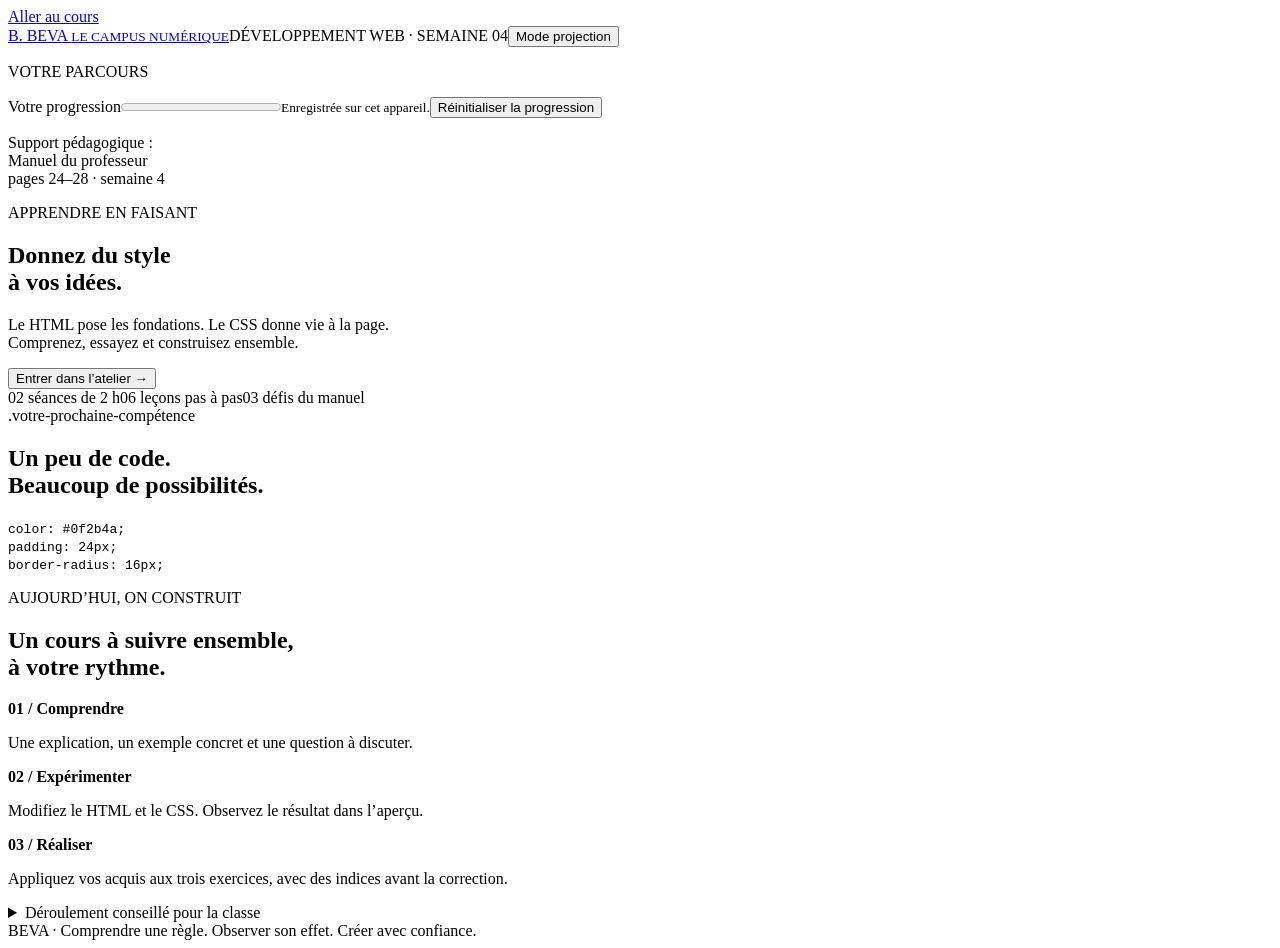
==== index.html @ 7ad51442 "Créer la page pédagogique BEVA semaine 4" ====
<!doctype html>
<html lang="fr"><head><meta charset="utf-8"><meta name="viewport" content="width=device-width, initial-scale=1"><meta name="description" content="BEVA : apprendre le CSS en semaine 4 avec cours, laboratoires, quiz et exercices guidés."><title>BEVA · L’atelier CSS — Semaine 4</title><link rel="stylesheet" href="style.css"></head>
<body><a class="skip" href="#content">Aller au cours</a><header class="top"><a class="brand" href="#"><span class="logo">B.</span> BEVA <small>LE CAMPUS NUMÉRIQUE</small></a><span class="badge">DÉVELOPPEMENT WEB · SEMAINE 04</span><button id="projector" aria-pressed="false">Mode projection</button></header><div class="layout"><aside><p class="eyebrow">VOTRE PARCOURS</p><nav id="nav" aria-label="Chapitres du cours"></nav><div class="progresscard"><span id="progressText">Votre progression</span><progress id="progress" max="9" value="0"></progress><small>Enregistrée sur cet appareil.</small><button id="resetProgress" class="quiet">Réinitialiser la progression</button></div><p class="source">Support pédagogique :<br>Manuel du professeur<br>pages 24–28 · semaine 4</p></aside><main id="content" tabindex="-1"><div id="home"><section class="hero"><p class="eyebrow">APPRENDRE EN FAISANT</p><h1>Donnez du style<br>à vos idées<span>.</span></h1><p class="intro">Le HTML pose les fondations. Le CSS donne vie à la page.<br>Comprenez, essayez et construisez ensemble.</p><button class="primary" id="start">Entrer dans l’atelier <span>→</span></button><div class="meta"><span>02 séances de 2 h</span><span>06 leçons pas à pas</span><span>03 défis du manuel</span></div><div class="herocard"><span class="codechip">.votre-prochaine-compétence</span><h2>Un peu de code.<br>Beaucoup de possibilités.</h2><div class="swatches"><i></i><i></i><i></i></div><code>color: #0f2b4a;<br>padding: 24px;<br>border-radius: 16px;</code></div></section><section class="welcome"><p class="eyebrow">AUJOURD’HUI, ON CONSTRUIT</p><h2>Un cours à suivre ensemble,<br>à votre rythme.</h2><div class="features"><article><b>01 / Comprendre</b><p>Une explication, un exemple concret et une question à discuter.</p></article><article><b>02 / Expérimenter</b><p>Modifiez le HTML et le CSS. Observez le résultat dans l’aperçu.</p></article><article><b>03 / Réaliser</b><p>Appliquez vos acquis aux trois exercices, avec des indices avant la correction.</p></article></div><details><summary>Déroulement conseillé pour la classe</summary><p>Séance 1 : rappel HTML (10 min), liaison et sélecteurs (25 min), couleurs et typographie (30 min), modèle de boîte (30 min), menu et quiz (25 min).</p><p>Séance 2 : typographie (20 min), carte (25 min), refonte entreprise (60 min), présentation et bilan (15 min). Pour chaque exemple : prédire, exécuter, modifier, expliquer.</p><p>Avant de commencer : savoir écrire un titre, un paragraphe, un lien et une classe HTML. Aucune installation n’est nécessaire pour cet atelier. La page fonctionne aussi depuis ses fichiers téléchargés.</p></details></section></div><article id="lesson" hidden></article><footer class="sitefoot">BEVA · Comprendre une règle. Observer son effet. Créer avec confiance.</footer></main></div><script src="data.js"></script><script src="app.js"></script></body></html>
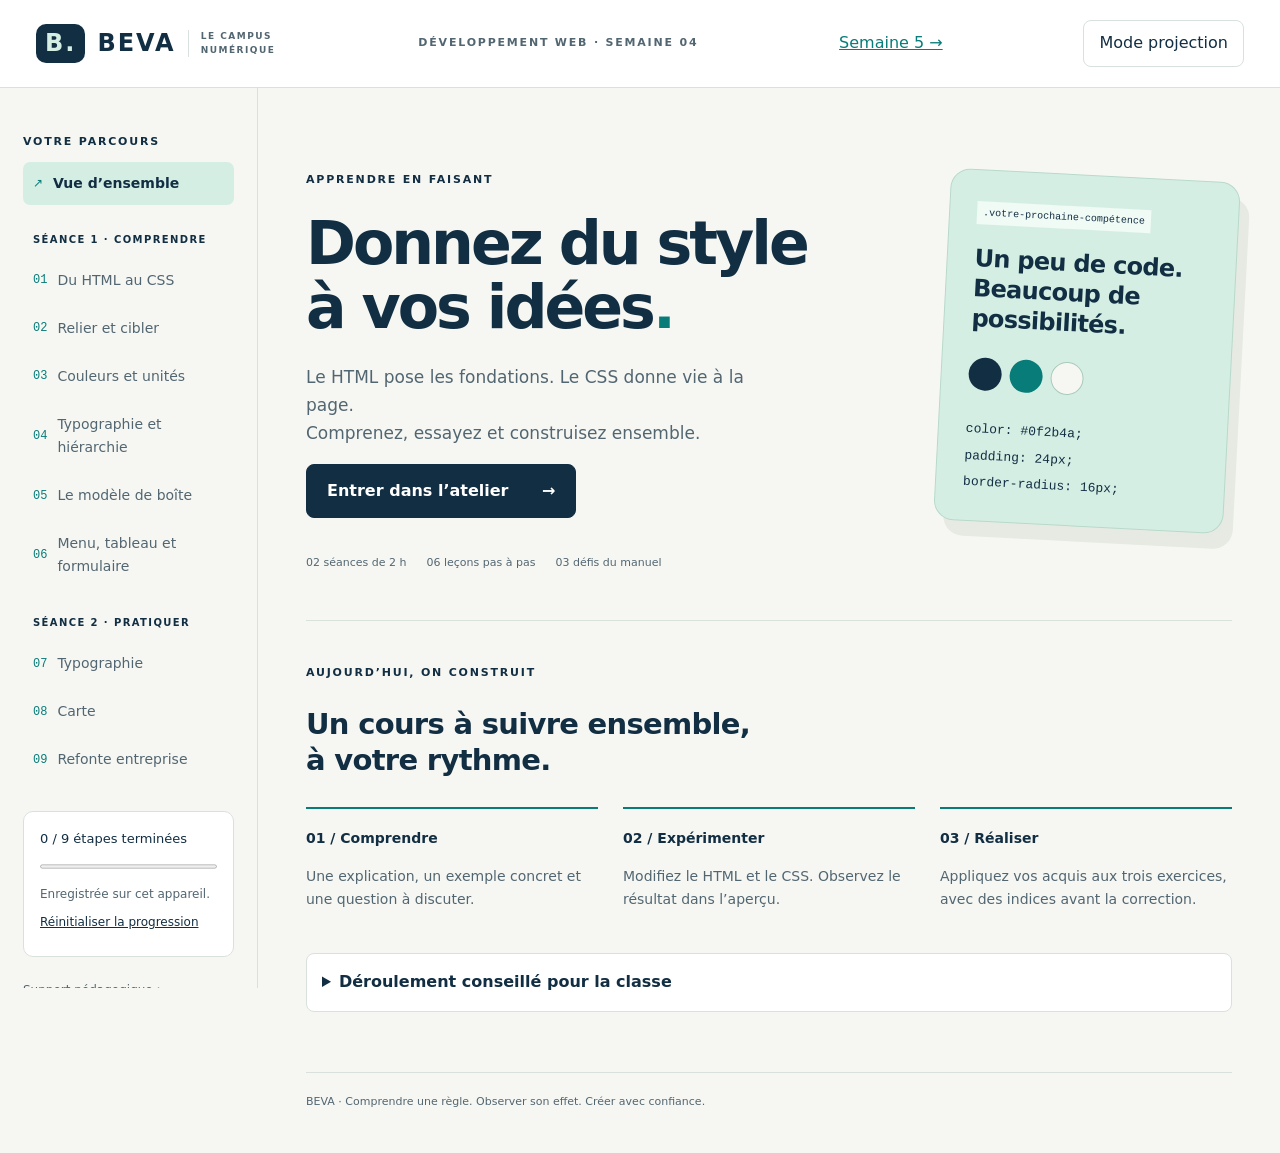
==== commit c20f5d1d: "Ajouter la semaine 5 : Flexbox, Grid, responsive et projet du mois" ====
--- a/index.html
+++ b/index.html
@@ -1,3 +1,3 @@
 <!doctype html>
 <html lang="fr"><head><meta charset="utf-8"><meta name="viewport" content="width=device-width, initial-scale=1"><meta name="description" content="BEVA : apprendre le CSS en semaine 4 avec cours, laboratoires, quiz et exercices guidés."><title>BEVA · L’atelier CSS — Semaine 4</title><link rel="stylesheet" href="style.css"></head>
-<body><a class="skip" href="#content">Aller au cours</a><header class="top"><a class="brand" href="#"><span class="logo">B.</span> BEVA <small>LE CAMPUS NUMÉRIQUE</small></a><span class="badge">DÉVELOPPEMENT WEB · SEMAINE 04</span><button id="projector" aria-pressed="false">Mode projection</button></header><div class="layout"><aside><p class="eyebrow">VOTRE PARCOURS</p><nav id="nav" aria-label="Chapitres du cours"></nav><div class="progresscard"><span id="progressText">Votre progression</span><progress id="progress" max="9" value="0"></progress><small>Enregistrée sur cet appareil.</small><button id="resetProgress" class="quiet">Réinitialiser la progression</button></div><p class="source">Support pédagogique :<br>Manuel du professeur<br>pages 24–28 · semaine 4</p></aside><main id="content" tabindex="-1"><div id="home"><section class="hero"><p class="eyebrow">APPRENDRE EN FAISANT</p><h1>Donnez du style<br>à vos idées<span>.</span></h1><p class="intro">Le HTML pose les fondations. Le CSS donne vie à la page.<br>Comprenez, essayez et construisez ensemble.</p><button class="primary" id="start">Entrer dans l’atelier <span>→</span></button><div class="meta"><span>02 séances de 2 h</span><span>06 leçons pas à pas</span><span>03 défis du manuel</span></div><div class="herocard"><span class="codechip">.votre-prochaine-compétence</span><h2>Un peu de code.<br>Beaucoup de possibilités.</h2><div class="swatches"><i></i><i></i><i></i></div><code>color: #0f2b4a;<br>padding: 24px;<br>border-radius: 16px;</code></div></section><section class="welcome"><p class="eyebrow">AUJOURD’HUI, ON CONSTRUIT</p><h2>Un cours à suivre ensemble,<br>à votre rythme.</h2><div class="features"><article><b>01 / Comprendre</b><p>Une explication, un exemple concret et une question à discuter.</p></article><article><b>02 / Expérimenter</b><p>Modifiez le HTML et le CSS. Observez le résultat dans l’aperçu.</p></article><article><b>03 / Réaliser</b><p>Appliquez vos acquis aux trois exercices, avec des indices avant la correction.</p></article></div><details><summary>Déroulement conseillé pour la classe</summary><p>Séance 1 : rappel HTML (10 min), liaison et sélecteurs (25 min), couleurs et typographie (30 min), modèle de boîte (30 min), menu et quiz (25 min).</p><p>Séance 2 : typographie (20 min), carte (25 min), refonte entreprise (60 min), présentation et bilan (15 min). Pour chaque exemple : prédire, exécuter, modifier, expliquer.</p><p>Avant de commencer : savoir écrire un titre, un paragraphe, un lien et une classe HTML. Aucune installation n’est nécessaire pour cet atelier. La page fonctionne aussi depuis ses fichiers téléchargés.</p></details></section></div><article id="lesson" hidden></article><footer class="sitefoot">BEVA · Comprendre une règle. Observer son effet. Créer avec confiance.</footer></main></div><script src="data.js"></script><script src="app.js"></script></body></html>
+<body><a class="skip" href="#content">Aller au cours</a><header class="top"><a class="brand" href="#"><span class="logo">B.</span> BEVA <small>LE CAMPUS NUMÉRIQUE</small></a><span class="badge">DÉVELOPPEMENT WEB · SEMAINE 04</span><a href="semaine-5/" aria-label="Continuer avec le cours de la semaine 5">Semaine 5 →</a><button id="projector" aria-pressed="false">Mode projection</button></header><div class="layout"><aside><p class="eyebrow">VOTRE PARCOURS</p><nav id="nav" aria-label="Chapitres du cours"></nav><div class="progresscard"><span id="progressText">Votre progression</span><progress id="progress" max="9" value="0"></progress><small>Enregistrée sur cet appareil.</small><button id="resetProgress" class="quiet">Réinitialiser la progression</button></div><p class="source">Support pédagogique :<br>Manuel du professeur<br>pages 24–28 · semaine 4</p></aside><main id="content" tabindex="-1"><div id="home"><section class="hero"><p class="eyebrow">APPRENDRE EN FAISANT</p><h1>Donnez du style<br>à vos idées<span>.</span></h1><p class="intro">Le HTML pose les fondations. Le CSS donne vie à la page.<br>Comprenez, essayez et construisez ensemble.</p><button class="primary" id="start">Entrer dans l’atelier <span>→</span></button><div class="meta"><span>02 séances de 2 h</span><span>06 leçons pas à pas</span><span>03 défis du manuel</span></div><div class="herocard"><span class="codechip">.votre-prochaine-compétence</span><h2>Un peu de code.<br>Beaucoup de possibilités.</h2><div class="swatches"><i></i><i></i><i></i></div><code>color: #0f2b4a;<br>padding: 24px;<br>border-radius: 16px;</code></div></section><section class="welcome"><p class="eyebrow">AUJOURD’HUI, ON CONSTRUIT</p><h2>Un cours à suivre ensemble,<br>à votre rythme.</h2><div class="features"><article><b>01 / Comprendre</b><p>Une explication, un exemple concret et une question à discuter.</p></article><article><b>02 / Expérimenter</b><p>Modifiez le HTML et le CSS. Observez le résultat dans l’aperçu.</p></article><article><b>03 / Réaliser</b><p>Appliquez vos acquis aux trois exercices, avec des indices avant la correction.</p></article></div><details><summary>Déroulement conseillé pour la classe</summary><p>Séance 1 : rappel HTML (10 min), liaison et sélecteurs (25 min), couleurs et typographie (30 min), modèle de boîte (30 min), menu et quiz (25 min).</p><p>Séance 2 : typographie (20 min), carte (25 min), refonte entreprise (60 min), présentation et bilan (15 min). Pour chaque exemple : prédire, exécuter, modifier, expliquer.</p><p>Avant de commencer : savoir écrire un titre, un paragraphe, un lien et une classe HTML. Aucune installation n’est nécessaire pour cet atelier. La page fonctionne aussi depuis ses fichiers téléchargés.</p></details></section></div><article id="lesson" hidden></article><footer class="sitefoot">BEVA · Comprendre une règle. Observer son effet. Créer avec confiance.</footer></main></div><script src="data.js"></script><script src="app.js"></script></body></html>
--- a/style.css
+++ b/style.css
@@ -0,0 +1 @@
+:root{--ink:#122e43;--teal:#087c78;--mint:#d5eee4;--paper:#f6f7f3;--line:#d9e1dc;--muted:#526671}*{box-sizing:border-box}body{margin:0;background:var(--paper);color:var(--ink);font:16px/1.65 system-ui,-apple-system,"Segoe UI",sans-serif}a{color:var(--teal)}button,textarea,input{font:inherit}button{cursor:pointer;border:1px solid var(--line);border-radius:8px;background:white;color:var(--ink);padding:9px 15px}button:hover{border-color:var(--teal);background:#e5f1eb}button:disabled{cursor:default;opacity:.55}button:focus-visible,a:focus-visible,summary:focus-visible,textarea:focus-visible{outline:3px solid #d07836;outline-offset:3px}.top{height:88px;display:flex;align-items:center;justify-content:space-between;padding:0 36px;border-bottom:1px solid var(--line);background:#fff}.brand{display:flex;align-items:center;gap:12px;font-size:24px;font-weight:800;letter-spacing:2px;text-decoration:none;color:var(--ink)}.brand small{font-size:9px;letter-spacing:1.5px;max-width:90px;line-height:1.5;border-left:1px solid var(--line);padding-left:12px}.logo{background:var(--ink);color:var(--mint);border-radius:10px;padding:0 9px}.badge,.eyebrow{font-size:11px;font-weight:800;letter-spacing:1.8px}.badge{color:var(--muted)}.layout{display:grid;grid-template-columns:258px minmax(0,1fr);max-width:1700px;margin:auto}aside{padding:34px 23px;border-right:1px solid var(--line);position:sticky;top:0;height:100vh;overflow:auto}#nav{display:grid;gap:5px}#nav a{font-size:14px;color:var(--muted);padding:10px;border-radius:7px;text-decoration:none;display:flex;gap:10px;align-items:center}#nav a[aria-current=page]{color:var(--ink);background:var(--mint);font-weight:700}#nav a span{font:12px monospace;color:var(--teal)}.navgroup{font-size:10px;letter-spacing:1.4px;font-weight:800;margin:22px 10px 5px}.progresscard{margin-top:30px;background:white;padding:16px;border:1px solid var(--line);border-radius:10px;font-size:13px}progress{display:block;width:100%;height:9px;margin:12px 0;accent-color:var(--teal)}small,.source{font-size:12px;color:var(--muted)}.source{margin-top:24px}.quiet{border:0;background:none;padding:8px 0;font-size:12px;text-decoration:underline}main{min-width:0;padding:42px 48px}.hero{position:relative;min-height:490px;padding:30px 0 20px}.hero h1{font-size:clamp(42px,4.7vw,72px);line-height:1.06;letter-spacing:-3px;margin:23px 0}.hero h1 span{color:var(--teal)}.intro{font-size:17px;color:var(--muted);max-width:480px}.primary{background:var(--ink);color:white;border-color:var(--ink);font-weight:650;padding:13px 20px}.primary:hover{background:var(--teal);color:white}.primary span{margin-left:28px}.meta{display:flex;gap:20px;margin-top:36px;color:var(--muted);font-size:11px}.herocard{position:absolute;right:0;top:45px;width:290px;background:var(--mint);border-radius:20px;padding:27px;transform:rotate(3deg);box-shadow:10px 15px 0 #e6eae2;border:1px solid #b8d9cb}.herocard h2{font-size:24px;line-height:1.25;letter-spacing:-.7px}.codechip{font:10px monospace;background:#f1fbf6;padding:6px}.herocard code{font-size:13px}.swatches{display:flex;gap:8px;margin:24px 0}.swatches i{height:33px;width:33px;background:var(--ink);border-radius:50%}.swatches i:nth-child(2){background:var(--teal)}.swatches i:nth-child(3){background:var(--paper);border:1px solid #aacabb}.welcome{border-top:1px solid var(--line);padding-top:32px}.welcome h2{font-size:29px;line-height:1.25;letter-spacing:-.7px}.features{display:grid;grid-template-columns:repeat(3,1fr);gap:25px;margin:28px 0}.features article{border-top:2px solid var(--teal);padding-top:16px}.features b{font-size:14px}.features p{font-size:14px;color:var(--muted)}details{border:1px solid var(--line);border-radius:8px;padding:15px;margin:18px 0;background:white}summary{cursor:pointer;font-weight:650}.sitefoot{margin-top:60px;padding-top:20px;border-top:1px solid var(--line);color:var(--muted);font-size:11px}.lessonhead h1{font-size:42px;line-height:1.15;letter-spacing:-1.5px;margin:12px 0}.lessonhead .lead{font-size:20px;color:var(--muted)}.prose{max-width:850px;font-size:17px}.prose h3{font-size:23px;margin-top:30px}.prose code,li code{background:#e3ebe6;padding:2px 5px;border-radius:4px;font-size:.86em}.boxdemo{background:#eee1c9;padding:20px;text-align:center;max-width:450px;font:13px monospace;border:1px dashed #9f8869}.boxdemo>div{background:#8ebeb1;padding:12px}.boxdemo>div>div{background:#d8ead8;padding:20px}.boxdemo>div>div>div{background:white;padding:10px}.lab{margin-top:35px;border:1px solid #cdd8d3;border-radius:12px;overflow:hidden;background:#fff}.labbar{display:flex;gap:10px;align-items:center;flex-wrap:wrap;background:#e7eee8;padding:13px 18px}.labbar b{margin-right:auto}.editors{display:grid;grid-template-columns:1fr 1fr;gap:1px;background:var(--line)}.editors label{display:block;background:#132c3b;color:#c1d5dc;padding:10px 14px;font:12px monospace}.editors textarea{width:100%;height:270px;display:block;resize:vertical;border:0;border-radius:0;background:#102633;color:#e5f3eb;padding:16px;font:13px/1.7 ui-monospace,monospace;tab-size:2}.previewlabel{display:flex;justify-content:space-between;padding:10px 18px;font-size:12px;border-top:1px solid var(--line);background:#f6f8f6}.previewwrap{background:#dfe5e2;padding:14px;overflow:auto}.previewwrap iframe{display:block;margin:auto;border:0;min-height:320px;width:100%;background:white}.previewwrap.narrow iframe{width:320px;max-width:100%}.labnote{padding:8px 18px;font-size:12px;color:var(--muted)}.task{background:#e6f2eb;border-left:3px solid var(--teal);padding:16px 20px;margin:25px 0}.task p{margin:5px 0}.quiz{margin-top:30px;padding:24px;background:white;border:1px solid var(--line);border-radius:12px}.quiz fieldset{border:0;padding:0;margin:0}.quiz legend{font-size:19px;font-weight:700;margin-bottom:15px}.quiz label{display:block;padding:10px;border:1px solid var(--line);margin:8px 0;border-radius:6px}.feedback{font-weight:600;min-height:26px}.ok{color:#086d49}.error{color:#a83428}.bottomnav{display:flex;justify-content:space-between;gap:12px;margin:36px 0}.correction pre{white-space:pre-wrap;overflow-wrap:anywhere;background:#102633;color:#e5f3eb;padding:18px;border-radius:8px;font:13px/1.6 monospace}.checklist label{display:block;margin:8px 0}.notice{font-size:13px;color:var(--muted)}.skip{position:absolute;left:-9999px}.skip:focus{left:15px;top:10px;background:white;padding:10px;z-index:10}body.projector{font-size:20px}body.projector .prose{font-size:22px}body.projector .editors textarea{font-size:17px;height:330px}body.projector .layout{grid-template-columns:210px minmax(0,1fr)}@media(min-width:1500px){.hero{padding-right:340px}}@media(max-width:1200px){.herocard{position:relative;top:auto;right:auto;transform:none;margin:30px 0;width:100%;max-width:500px}.hero{min-height:0}.hero h1{font-size:56px}.herocard h2{display:inline-block;margin-right:30px}.meta{flex-wrap:wrap}.layout{grid-template-columns:230px minmax(0,1fr)}main{padding:30px}}@media(max-width:760px){.top{height:auto;min-height:75px;padding:15px;gap:12px;flex-wrap:wrap}.badge{display:none}.brand small{display:none}.layout,body.projector .layout{display:block}aside{position:static;height:auto;border-right:0;border-bottom:1px solid var(--line);padding:15px}aside>.eyebrow,.source{display:none}#nav{display:flex;overflow-x:auto;gap:5px;padding-bottom:6px}#nav a{white-space:nowrap}.navgroup{display:none}.progresscard{margin-top:10px;padding:10px;display:flex;align-items:center;gap:10px;flex-wrap:wrap}.progresscard progress{width:100px;margin:0}.progresscard small{display:none}.quiet{padding:0;margin-left:auto}main{padding:25px 18px}.hero{padding-top:0}.hero h1{font-size:48px;letter-spacing:-2px}.intro{font-size:16px}.meta{gap:12px}.features,.editors{grid-template-columns:1fr}.lessonhead h1{font-size:33px}.herocard{box-shadow:5px 7px 0 #e6eae2}.features{gap:15px}.bottomnav{flex-wrap:wrap}.labbar{padding:10px}.labbar b{width:100%}.quiz{padding:16px}.sitefoot{margin-top:35px}}@media print{aside,.top,.labbar,.bottomnav,button,.sitefoot{display:none}.layout{display:block}main{padding:0}.editors textarea{color:#111;background:white}.lab{break-inside:avoid}}
